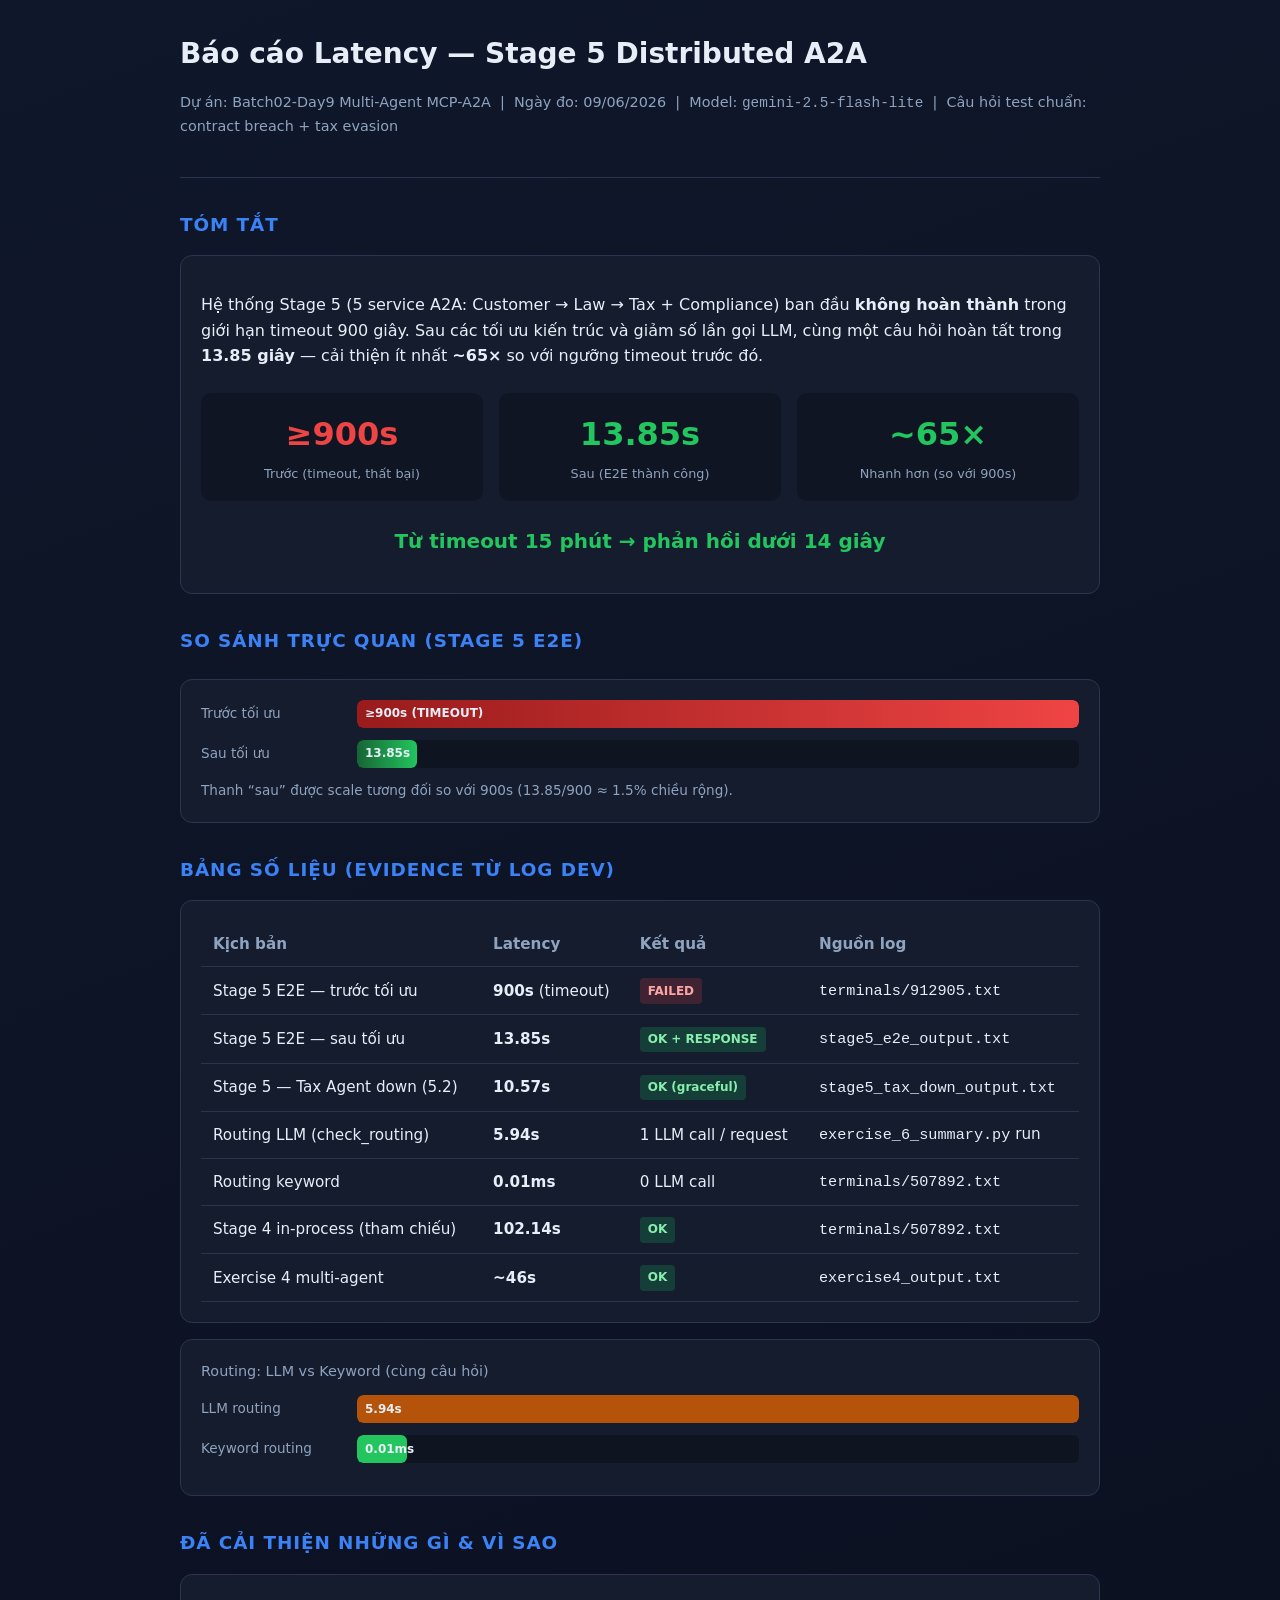
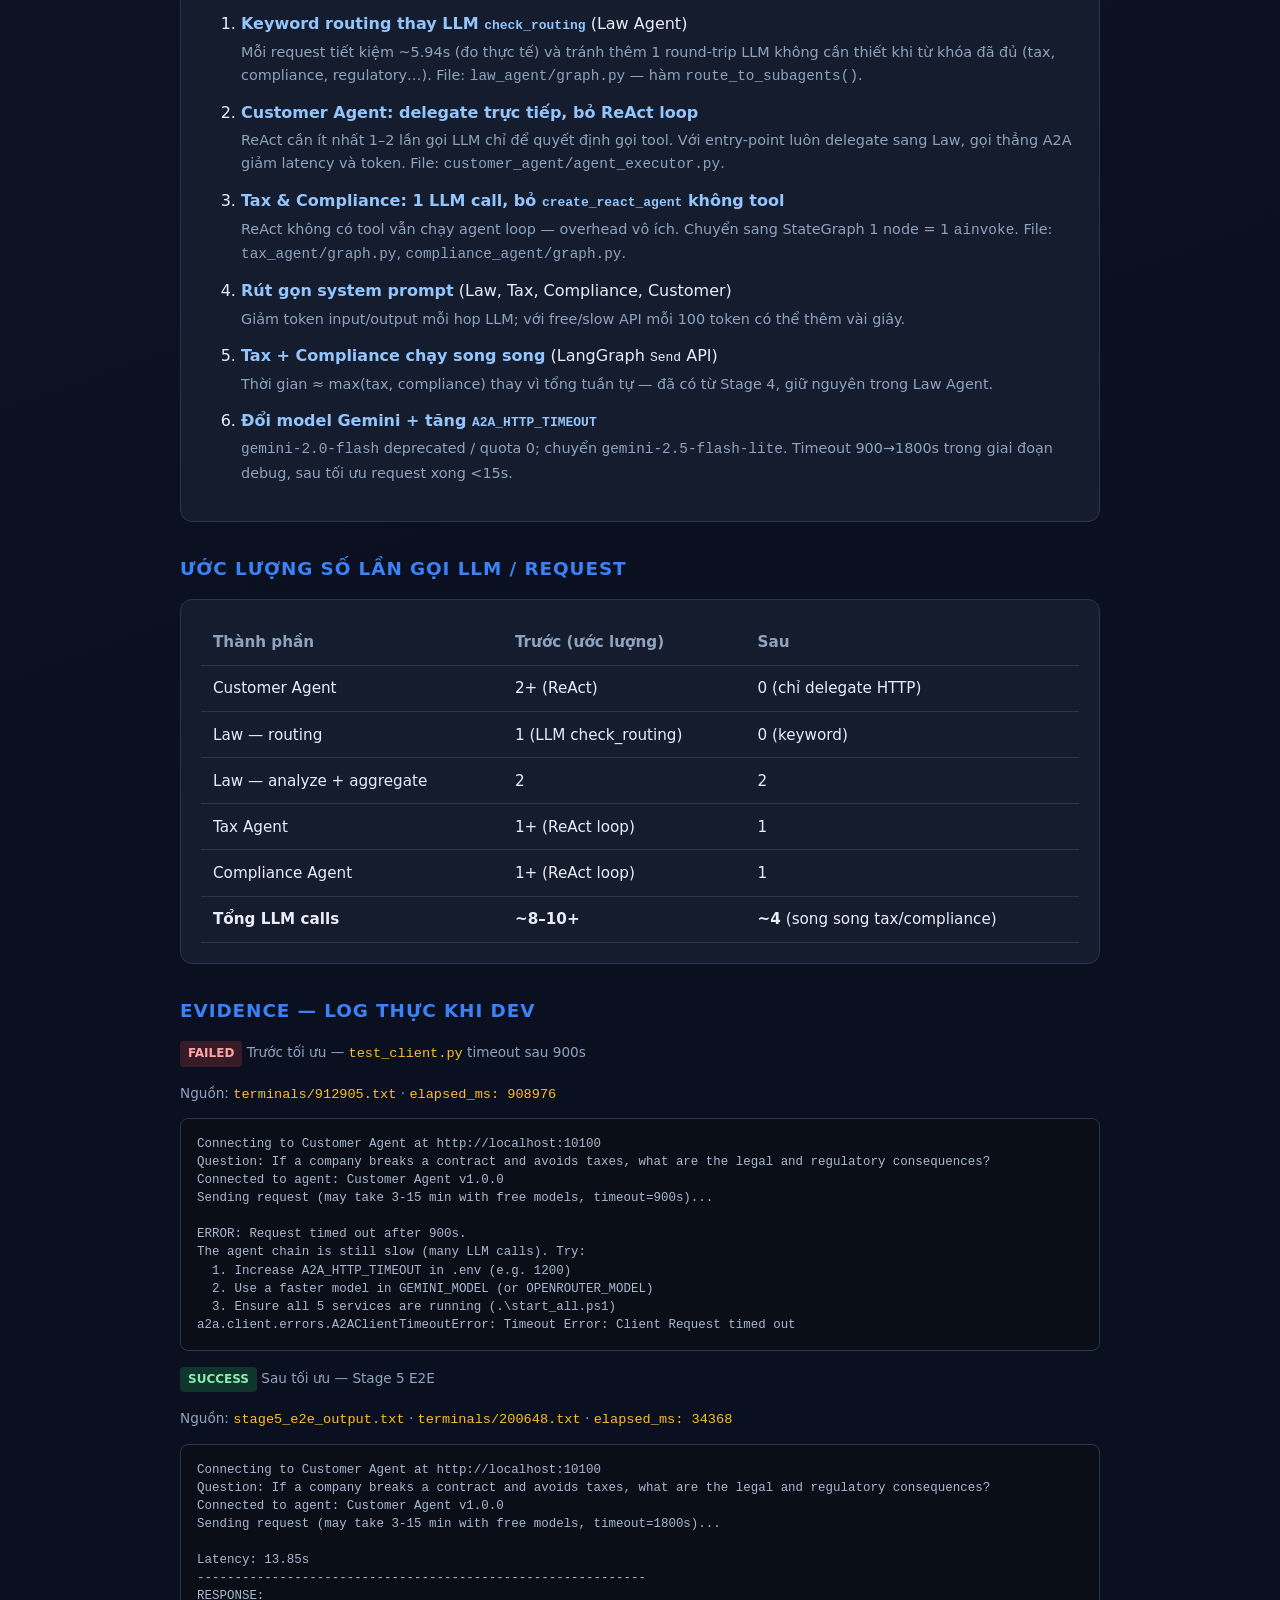
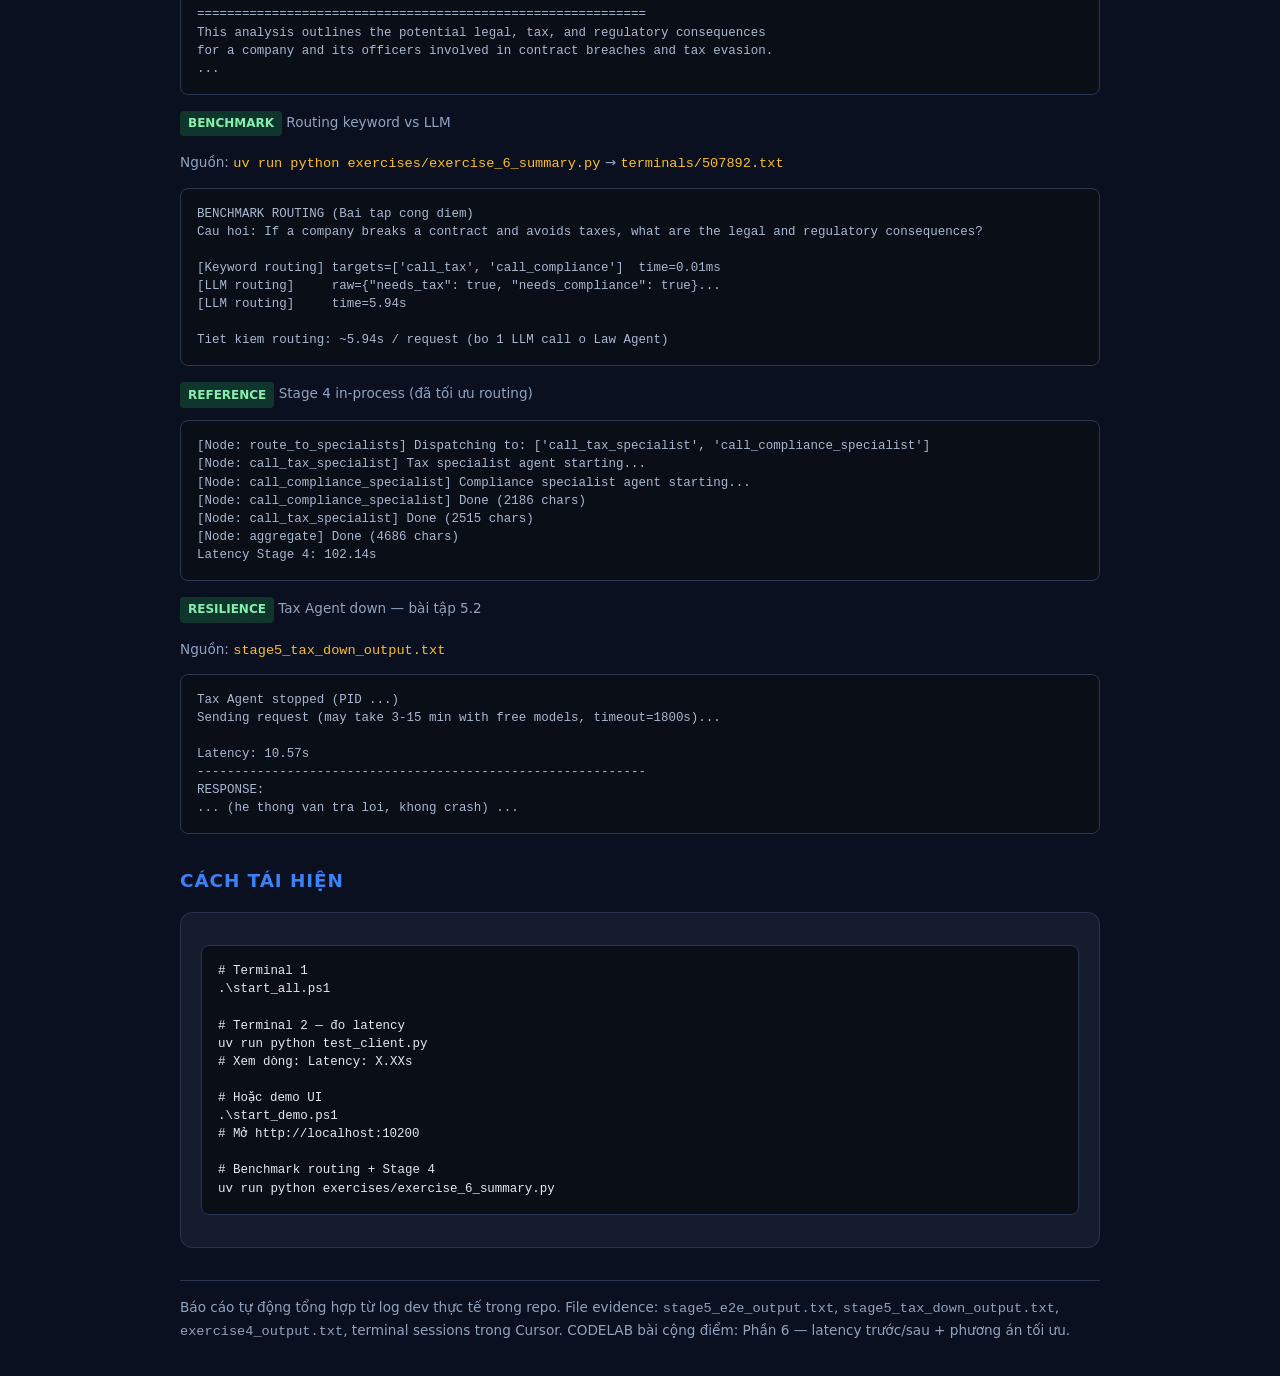
==== docs/latency_report.html @ 54062b87 "add project" ====
<!DOCTYPE html>
<html lang="vi">
<head>
  <meta charset="UTF-8" />
  <meta name="viewport" content="width=device-width, initial-scale=1.0" />
  <title>Báo cáo Latency — Legal Multi-Agent A2A</title>
  <style>
    :root {
      --bg: #0b1020;
      --card: #141c2e;
      --border: #2a3650;
      --text: #e8eef7;
      --muted: #8fa3bf;
      --before: #ef4444;
      --after: #22c55e;
      --accent: #3b82f6;
    }
    * { box-sizing: border-box; }
    body {
      margin: 0;
      font-family: "Segoe UI", system-ui, sans-serif;
      background: linear-gradient(160deg, #0f172a 0%, var(--bg) 50%);
      color: var(--text);
      line-height: 1.6;
    }
    .wrap { max-width: 960px; margin: 0 auto; padding: 2rem 1.25rem 3rem; }
    header { margin-bottom: 2rem; border-bottom: 1px solid var(--border); padding-bottom: 1.5rem; }
    h1 { margin: 0 0 0.5rem; font-size: 1.75rem; }
    .meta { color: var(--muted); font-size: 0.9rem; }
    h2 { font-size: 1.15rem; color: var(--accent); margin: 2rem 0 1rem; text-transform: uppercase; letter-spacing: 0.05em; }
    .card {
      background: var(--card);
      border: 1px solid var(--border);
      border-radius: 12px;
      padding: 1.25rem;
      margin-bottom: 1rem;
    }
    .summary-grid {
      display: grid;
      grid-template-columns: repeat(auto-fit, minmax(200px, 1fr));
      gap: 1rem;
      margin: 1.5rem 0;
    }
    .stat {
      text-align: center;
      padding: 1rem;
      border-radius: 10px;
      background: rgba(0,0,0,0.25);
    }
    .stat .value { font-size: 2rem; font-weight: 700; }
    .stat.before .value { color: var(--before); }
    .stat.after .value { color: var(--after); }
    .stat .label { font-size: 0.8rem; color: var(--muted); margin-top: 0.25rem; }
    table { width: 100%; border-collapse: collapse; font-size: 0.95rem; }
    th, td { padding: 0.65rem 0.75rem; text-align: left; border-bottom: 1px solid var(--border); }
    th { color: var(--muted); font-weight: 600; }
    .bar-chart { margin: 1.5rem 0; }
    .bar-row { display: flex; align-items: center; gap: 1rem; margin-bottom: 0.75rem; }
    .bar-label { width: 140px; font-size: 0.85rem; color: var(--muted); flex-shrink: 0; }
    .bar-track { flex: 1; height: 28px; background: rgba(0,0,0,0.3); border-radius: 6px; overflow: hidden; }
    .bar-fill {
      height: 100%;
      border-radius: 6px;
      display: flex;
      align-items: center;
      padding-left: 8px;
      font-size: 0.75rem;
      font-weight: 600;
      min-width: 48px;
    }
    .bar-fill.before { background: linear-gradient(90deg, #991b1b, var(--before)); width: 100%; }
    .bar-fill.after { background: linear-gradient(90deg, #166534, var(--after)); width: 1.54%; min-width: 60px; }
    .bar-fill.routing-llm { background: #b45309; width: 100%; }
    .bar-fill.routing-kw { background: var(--after); width: 0.2%; min-width: 50px; }
    ol.improvements li { margin-bottom: 0.75rem; }
    ol.improvements strong { color: #93c5fd; }
    .why { color: var(--muted); font-size: 0.9rem; margin-top: 0.25rem; }
    pre.evidence {
      background: #0a0e17;
      border: 1px solid var(--border);
      border-radius: 8px;
      padding: 1rem;
      overflow-x: auto;
      font-size: 0.78rem;
      line-height: 1.45;
      color: #a8b8d0;
      white-space: pre-wrap;
      word-break: break-word;
    }
    .evidence-title {
      font-size: 0.85rem;
      color: var(--muted);
      margin: 1rem 0 0.35rem;
    }
    .evidence-title code { color: #fbbf24; }
    .badge {
      display: inline-block;
      padding: 0.2rem 0.5rem;
      border-radius: 4px;
      font-size: 0.75rem;
      font-weight: 600;
    }
    .badge-fail { background: rgba(239,68,68,0.2); color: #fca5a5; }
    .badge-ok { background: rgba(34,197,94,0.2); color: #86efac; }
    footer { margin-top: 2rem; padding-top: 1rem; border-top: 1px solid var(--border); color: var(--muted); font-size: 0.85rem; }
    .improvement-pct {
      font-size: 1.25rem;
      font-weight: 700;
      color: var(--after);
      text-align: center;
      margin: 1rem 0;
    }
  </style>
</head>
<body>
  <div class="wrap">
    <header>
      <h1>Báo cáo Latency — Stage 5 Distributed A2A</h1>
      <p class="meta">
        Dự án: Batch02-Day9 Multi-Agent MCP-A2A &nbsp;|&nbsp;
        Ngày đo: 09/06/2026 &nbsp;|&nbsp;
        Model: <code>gemini-2.5-flash-lite</code> &nbsp;|&nbsp;
        Câu hỏi test chuẩn: contract breach + tax evasion
      </p>
    </header>

    <section>
      <h2>Tóm tắt</h2>
      <div class="card">
        <p>
          Hệ thống Stage 5 (5 service A2A: Customer → Law → Tax + Compliance) ban đầu
          <strong>không hoàn thành</strong> trong giới hạn timeout 900 giây. Sau các tối ưu kiến trúc và giảm số lần gọi LLM,
          cùng một câu hỏi hoàn tất trong <strong>13.85 giây</strong> — cải thiện ít nhất <strong>~65×</strong> so với ngưỡng timeout trước đó.
        </p>
        <div class="summary-grid">
          <div class="stat before">
            <div class="value">≥900s</div>
            <div class="label">Trước (timeout, thất bại)</div>
          </div>
          <div class="stat after">
            <div class="value">13.85s</div>
            <div class="label">Sau (E2E thành công)</div>
          </div>
          <div class="stat after">
            <div class="value">~65×</div>
            <div class="label">Nhanh hơn (so với 900s)</div>
          </div>
        </div>
        <p class="improvement-pct">Từ timeout 15 phút → phản hồi dưới 14 giây</p>
      </div>
    </section>

    <section>
      <h2>So sánh trực quan (Stage 5 E2E)</h2>
      <div class="card bar-chart">
        <div class="bar-row">
          <span class="bar-label">Trước tối ưu</span>
          <div class="bar-track">
            <div class="bar-fill before">≥900s (TIMEOUT)</div>
          </div>
        </div>
        <div class="bar-row">
          <span class="bar-label">Sau tối ưu</span>
          <div class="bar-track">
            <div class="bar-fill after">13.85s</div>
          </div>
        </div>
        <p style="font-size:0.85rem;color:var(--muted);margin:0.5rem 0 0;">
          Thanh “sau” được scale tương đối so với 900s (13.85/900 ≈ 1.5% chiều rộng).
        </p>
      </div>
    </section>

    <section>
      <h2>Bảng số liệu (evidence từ log dev)</h2>
      <div class="card">
        <table>
          <thead>
            <tr>
              <th>Kịch bản</th>
              <th>Latency</th>
              <th>Kết quả</th>
              <th>Nguồn log</th>
            </tr>
          </thead>
          <tbody>
            <tr>
              <td>Stage 5 E2E — trước tối ưu</td>
              <td><strong>900s</strong> (timeout)</td>
              <td><span class="badge badge-fail">FAILED</span></td>
              <td><code>terminals/912905.txt</code></td>
            </tr>
            <tr>
              <td>Stage 5 E2E — sau tối ưu</td>
              <td><strong>13.85s</strong></td>
              <td><span class="badge badge-ok">OK + RESPONSE</span></td>
              <td><code>stage5_e2e_output.txt</code></td>
            </tr>
            <tr>
              <td>Stage 5 — Tax Agent down (5.2)</td>
              <td><strong>10.57s</strong></td>
              <td><span class="badge badge-ok">OK (graceful)</span></td>
              <td><code>stage5_tax_down_output.txt</code></td>
            </tr>
            <tr>
              <td>Routing LLM (check_routing)</td>
              <td><strong>5.94s</strong></td>
              <td>1 LLM call / request</td>
              <td><code>exercise_6_summary.py</code> run</td>
            </tr>
            <tr>
              <td>Routing keyword</td>
              <td><strong>0.01ms</strong></td>
              <td>0 LLM call</td>
              <td><code>terminals/507892.txt</code></td>
            </tr>
            <tr>
              <td>Stage 4 in-process (tham chiếu)</td>
              <td><strong>102.14s</strong></td>
              <td><span class="badge badge-ok">OK</span></td>
              <td><code>terminals/507892.txt</code></td>
            </tr>
            <tr>
              <td>Exercise 4 multi-agent</td>
              <td><strong>~46s</strong></td>
              <td><span class="badge badge-ok">OK</span></td>
              <td><code>exercise4_output.txt</code></td>
            </tr>
          </tbody>
        </table>
      </div>

      <div class="card bar-chart" style="margin-top:1rem;">
        <p style="margin:0 0 0.75rem;font-size:0.9rem;color:var(--muted);">Routing: LLM vs Keyword (cùng câu hỏi)</p>
        <div class="bar-row">
          <span class="bar-label">LLM routing</span>
          <div class="bar-track"><div class="bar-fill routing-llm">5.94s</div></div>
        </div>
        <div class="bar-row">
          <span class="bar-label">Keyword routing</span>
          <div class="bar-track"><div class="bar-fill routing-kw">0.01ms</div></div>
        </div>
      </div>
    </section>

    <section>
      <h2>Đã cải thiện những gì &amp; vì sao</h2>
      <div class="card">
        <ol class="improvements">
          <li>
            <strong>Keyword routing thay LLM <code>check_routing</code></strong> (Law Agent)
            <div class="why">
              Mỗi request tiết kiệm ~5.94s (đo thực tế) và tránh thêm 1 round-trip LLM không cần thiết khi từ khóa đã đủ (tax, compliance, regulatory…).
              File: <code>law_agent/graph.py</code> — hàm <code>route_to_subagents()</code>.
            </div>
          </li>
          <li>
            <strong>Customer Agent: delegate trực tiếp, bỏ ReAct loop</strong>
            <div class="why">
              ReAct cần ít nhất 1–2 lần gọi LLM chỉ để quyết định gọi tool. Với entry-point luôn delegate sang Law, gọi thẳng A2A giảm latency và token.
              File: <code>customer_agent/agent_executor.py</code>.
            </div>
          </li>
          <li>
            <strong>Tax &amp; Compliance: 1 LLM call, bỏ <code>create_react_agent</code> không tool</strong>
            <div class="why">
              ReAct không có tool vẫn chạy agent loop — overhead vô ích. Chuyển sang StateGraph 1 node = 1 <code>ainvoke</code>.
              File: <code>tax_agent/graph.py</code>, <code>compliance_agent/graph.py</code>.
            </div>
          </li>
          <li>
            <strong>Rút gọn system prompt</strong> (Law, Tax, Compliance, Customer)
            <div class="why">
              Giảm token input/output mỗi hop LLM; với free/slow API mỗi 100 token có thể thêm vài giây.
            </div>
          </li>
          <li>
            <strong>Tax + Compliance chạy song song</strong> (LangGraph <code>Send</code> API)
            <div class="why">
              Thời gian ≈ max(tax, compliance) thay vì tổng tuần tự — đã có từ Stage 4, giữ nguyên trong Law Agent.
            </div>
          </li>
          <li>
            <strong>Đổi model Gemini + tăng <code>A2A_HTTP_TIMEOUT</code></strong>
            <div class="why">
              <code>gemini-2.0-flash</code> deprecated / quota 0; chuyển <code>gemini-2.5-flash-lite</code>. Timeout 900→1800s trong giai đoạn debug, sau tối ưu request xong &lt;15s.
            </div>
          </li>
        </ol>
      </div>
    </section>

    <section>
      <h2>Ước lượng số lần gọi LLM / request</h2>
      <div class="card">
        <table>
          <thead>
            <tr><th>Thành phần</th><th>Trước (ước lượng)</th><th>Sau</th></tr>
          </thead>
          <tbody>
            <tr><td>Customer Agent</td><td>2+ (ReAct)</td><td>0 (chỉ delegate HTTP)</td></tr>
            <tr><td>Law — routing</td><td>1 (LLM check_routing)</td><td>0 (keyword)</td></tr>
            <tr><td>Law — analyze + aggregate</td><td>2</td><td>2</td></tr>
            <tr><td>Tax Agent</td><td>1+ (ReAct loop)</td><td>1</td></tr>
            <tr><td>Compliance Agent</td><td>1+ (ReAct loop)</td><td>1</td></tr>
            <tr><td><strong>Tổng LLM calls</strong></td><td><strong>~8–10+</strong></td><td><strong>~4</strong> (song song tax/compliance)</td></tr>
          </tbody>
        </table>
      </div>
    </section>

    <section>
      <h2>Evidence — log thực khi dev</h2>

      <p class="evidence-title"><span class="badge badge-fail">FAILED</span> Trước tối ưu — <code>test_client.py</code> timeout sau 900s</p>
      <p class="evidence-title">Nguồn: <code>terminals/912905.txt</code> · <code>elapsed_ms: 908976</code></p>
      <pre class="evidence">Connecting to Customer Agent at http://localhost:10100
Question: If a company breaks a contract and avoids taxes, what are the legal and regulatory consequences?
Connected to agent: Customer Agent v1.0.0
Sending request (may take 3-15 min with free models, timeout=900s)...

ERROR: Request timed out after 900s.
The agent chain is still slow (many LLM calls). Try:
  1. Increase A2A_HTTP_TIMEOUT in .env (e.g. 1200)
  2. Use a faster model in GEMINI_MODEL (or OPENROUTER_MODEL)
  3. Ensure all 5 services are running (.\start_all.ps1)
a2a.client.errors.A2AClientTimeoutError: Timeout Error: Client Request timed out</pre>

      <p class="evidence-title"><span class="badge badge-ok">SUCCESS</span> Sau tối ưu — Stage 5 E2E</p>
      <p class="evidence-title">Nguồn: <code>stage5_e2e_output.txt</code> · <code>terminals/200648.txt</code> · <code>elapsed_ms: 34368</code></p>
      <pre class="evidence">Connecting to Customer Agent at http://localhost:10100
Question: If a company breaks a contract and avoids taxes, what are the legal and regulatory consequences?
Connected to agent: Customer Agent v1.0.0
Sending request (may take 3-15 min with free models, timeout=1800s)...

Latency: 13.85s
------------------------------------------------------------
RESPONSE:
============================================================
This analysis outlines the potential legal, tax, and regulatory consequences
for a company and its officers involved in contract breaches and tax evasion.
...</pre>

      <p class="evidence-title"><span class="badge badge-ok">BENCHMARK</span> Routing keyword vs LLM</p>
      <p class="evidence-title">Nguồn: <code>uv run python exercises/exercise_6_summary.py</code> → <code>terminals/507892.txt</code></p>
      <pre class="evidence">BENCHMARK ROUTING (Bai tap cong diem)
Cau hoi: If a company breaks a contract and avoids taxes, what are the legal and regulatory consequences?

[Keyword routing] targets=['call_tax', 'call_compliance']  time=0.01ms
[LLM routing]     raw={"needs_tax": true, "needs_compliance": true}...
[LLM routing]     time=5.94s

Tiet kiem routing: ~5.94s / request (bo 1 LLM call o Law Agent)</pre>

      <p class="evidence-title"><span class="badge badge-ok">REFERENCE</span> Stage 4 in-process (đã tối ưu routing)</p>
      <pre class="evidence">[Node: route_to_specialists] Dispatching to: ['call_tax_specialist', 'call_compliance_specialist']
[Node: call_tax_specialist] Tax specialist agent starting...
[Node: call_compliance_specialist] Compliance specialist agent starting...
[Node: call_compliance_specialist] Done (2186 chars)
[Node: call_tax_specialist] Done (2515 chars)
[Node: aggregate] Done (4686 chars)
Latency Stage 4: 102.14s</pre>

      <p class="evidence-title"><span class="badge badge-ok">RESILIENCE</span> Tax Agent down — bài tập 5.2</p>
      <p class="evidence-title">Nguồn: <code>stage5_tax_down_output.txt</code></p>
      <pre class="evidence">Tax Agent stopped (PID ...)
Sending request (may take 3-15 min with free models, timeout=1800s)...

Latency: 10.57s
------------------------------------------------------------
RESPONSE:
... (he thong van tra loi, khong crash) ...</pre>
    </section>

    <section>
      <h2>Cách tái hiện</h2>
      <div class="card">
        <pre class="evidence" style="color:#e2e8f0;"># Terminal 1
.\start_all.ps1

# Terminal 2 — đo latency
uv run python test_client.py
# Xem dòng: Latency: X.XXs

# Hoặc demo UI
.\start_demo.ps1
# Mở http://localhost:10200

# Benchmark routing + Stage 4
uv run python exercises/exercise_6_summary.py</pre>
      </div>
    </section>

    <footer>
      Báo cáo tự động tổng hợp từ log dev thực tế trong repo.
      File evidence: <code>stage5_e2e_output.txt</code>, <code>stage5_tax_down_output.txt</code>,
      <code>exercise4_output.txt</code>, terminal sessions trong Cursor.
      CODELAB bài cộng điểm: Phần 6 — latency trước/sau + phương án tối ưu.
    </footer>
  </div>
</body>
</html>
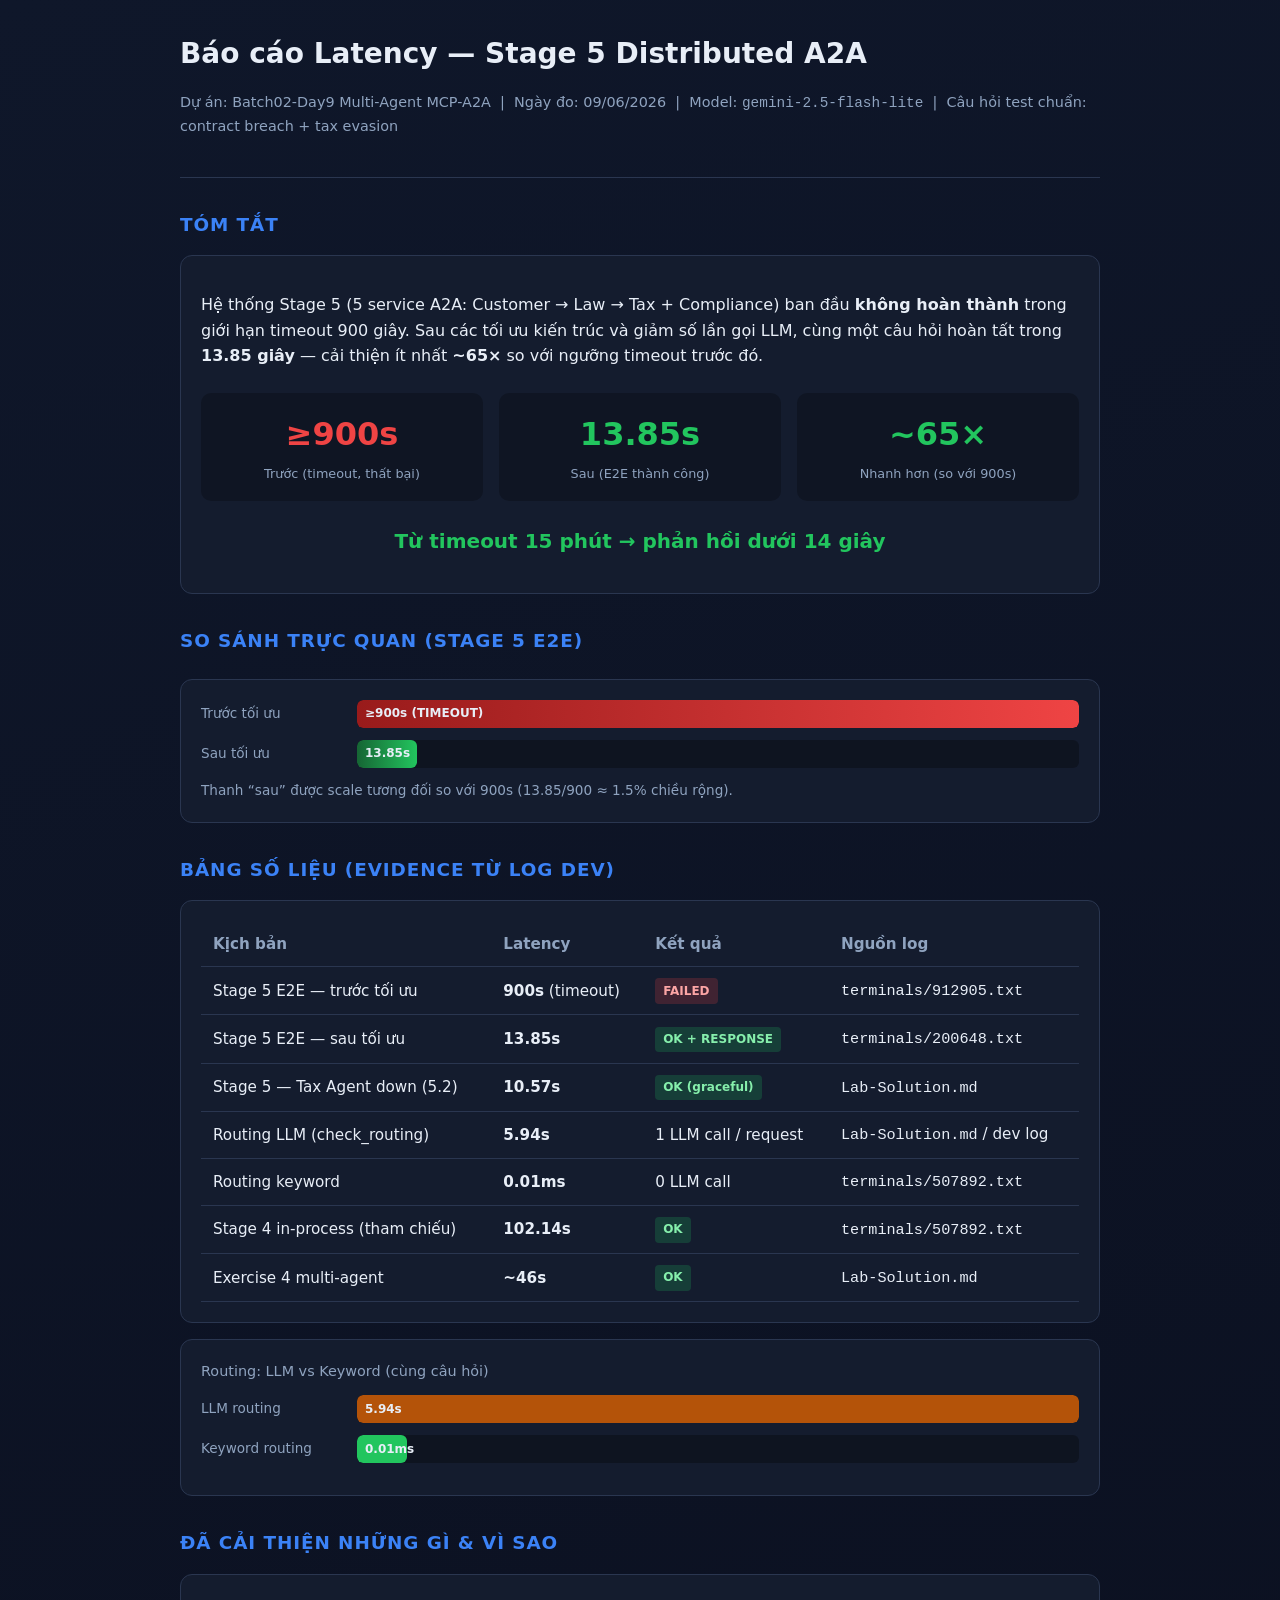
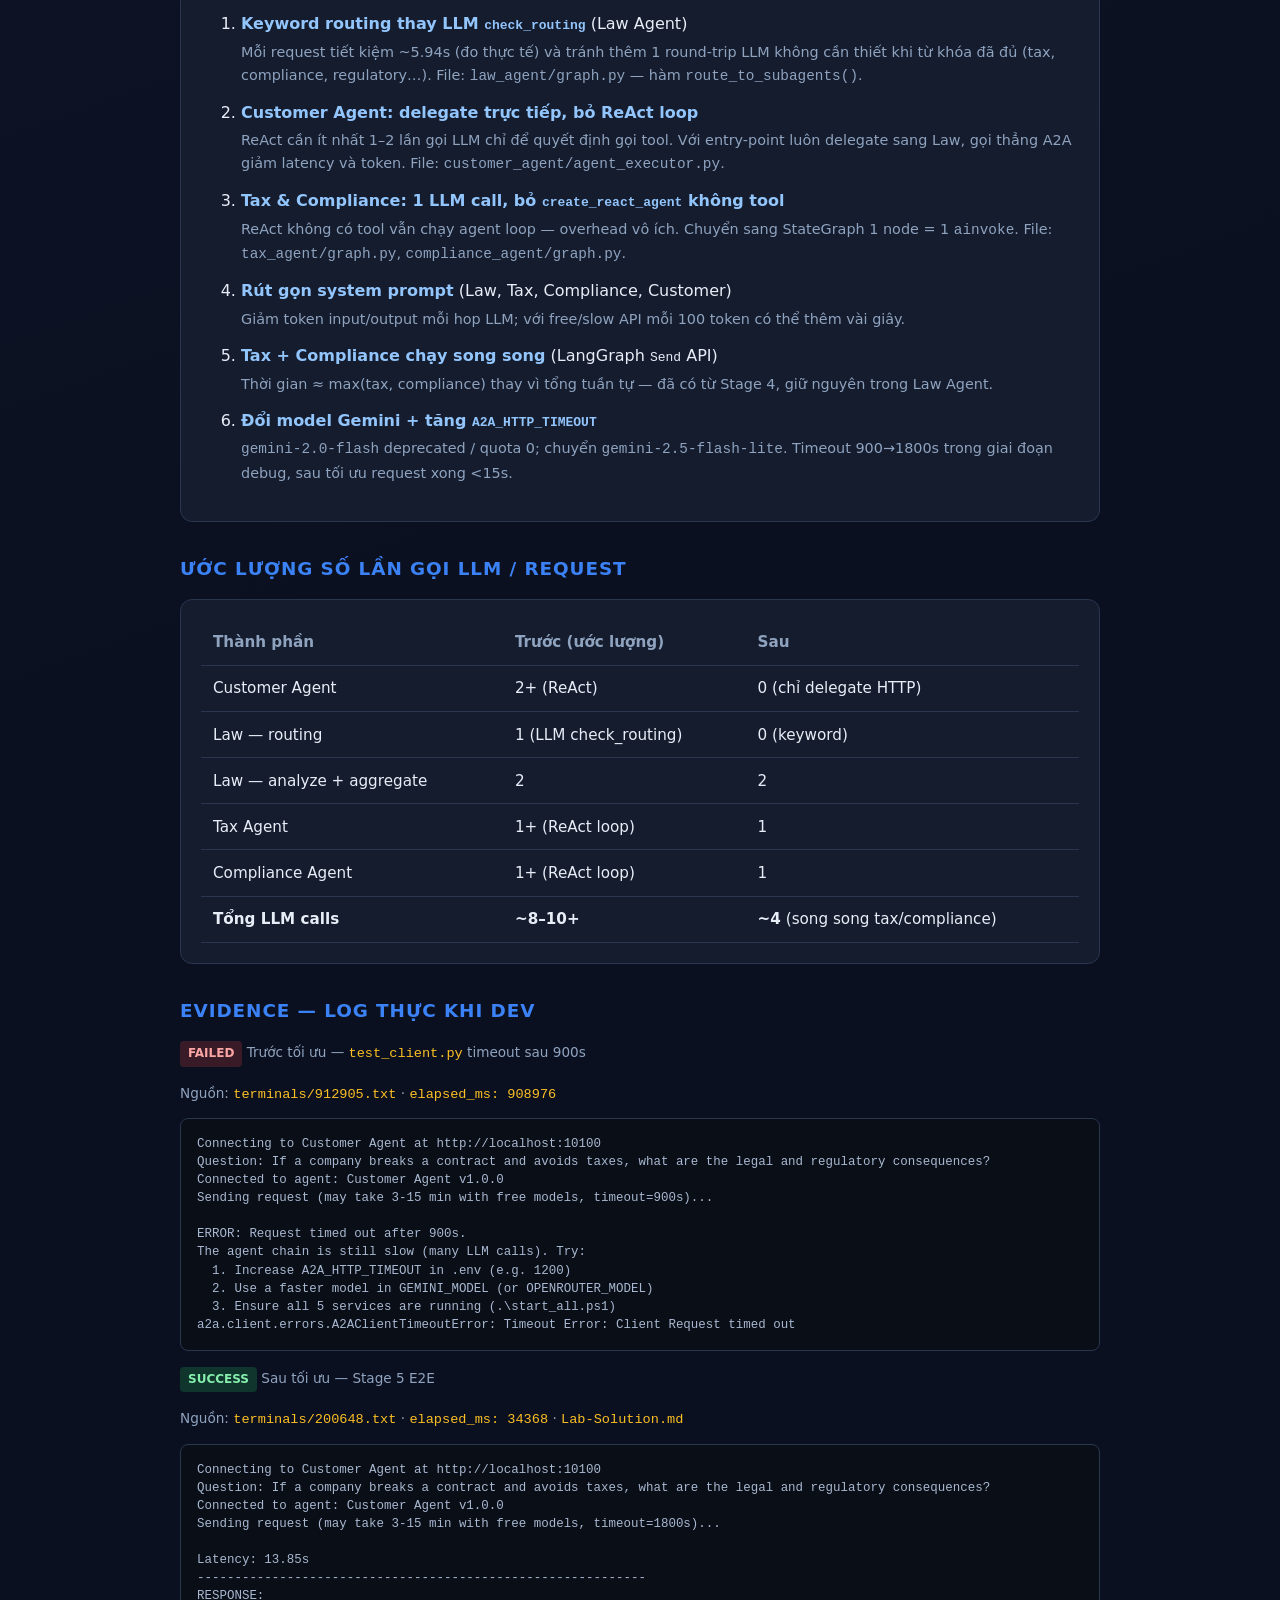
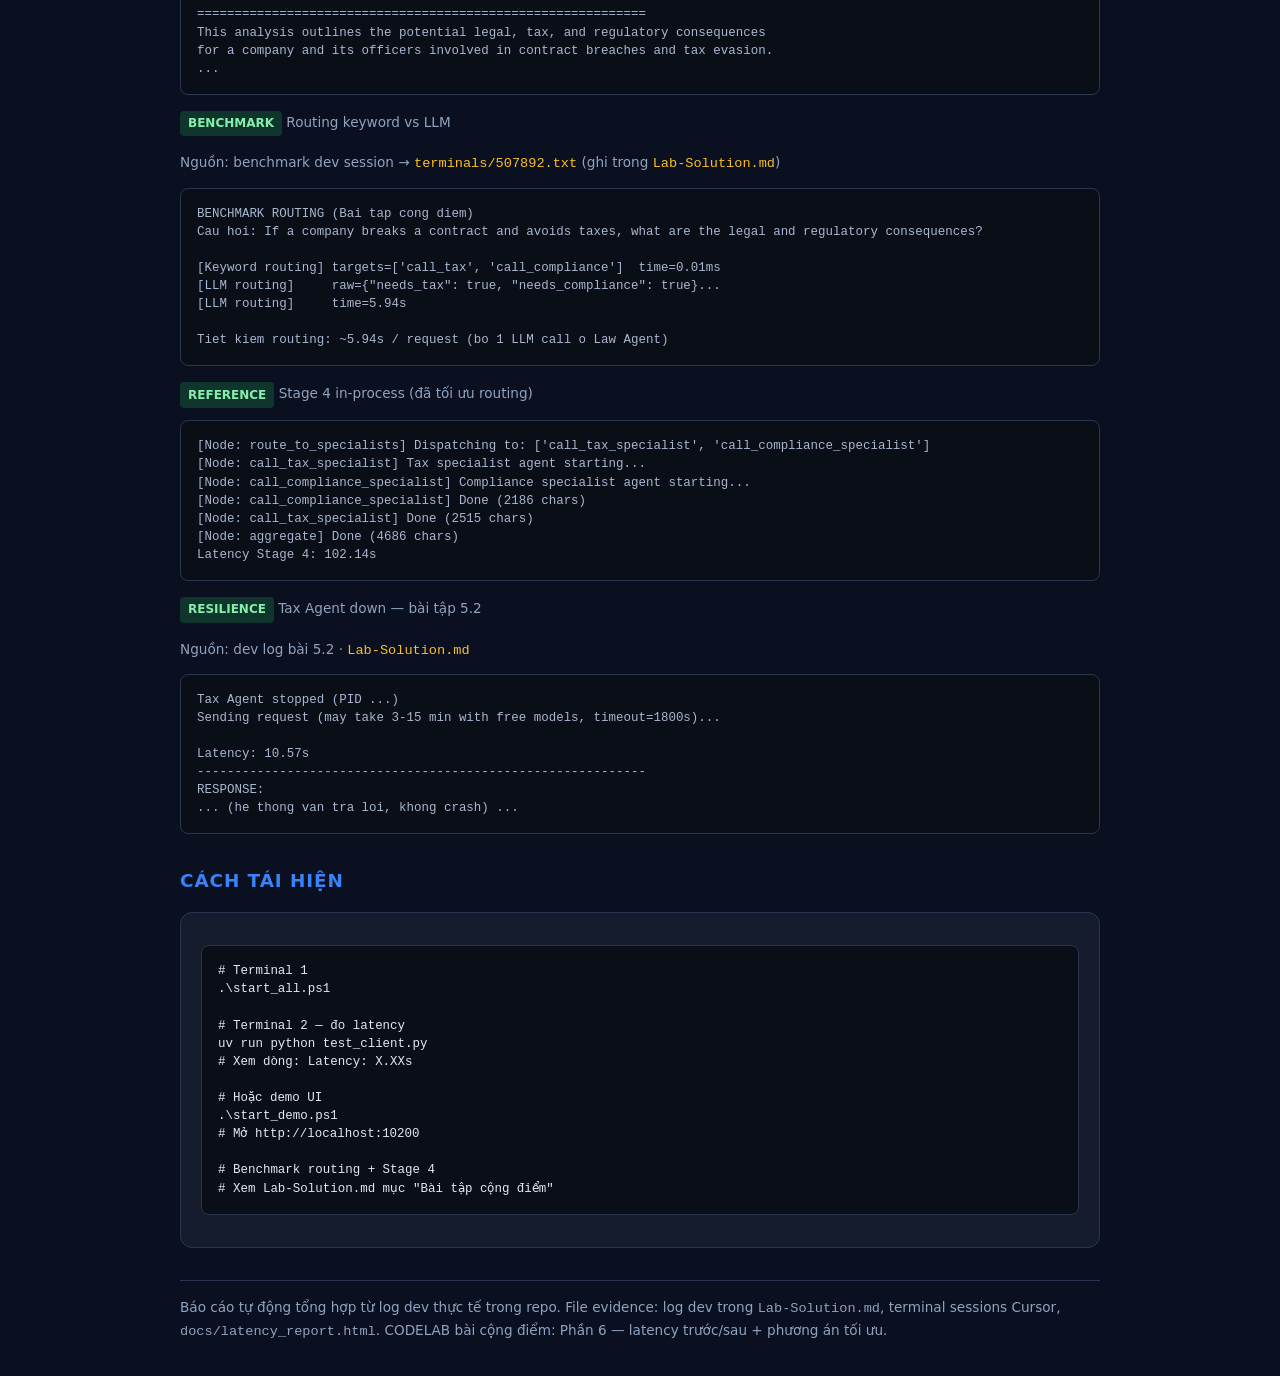
==== commit bb42e00e: "update" ====
--- a/docs/latency_report.html
+++ b/docs/latency_report.html
@@ -194,19 +194,19 @@
               <td>Stage 5 E2E — sau tối ưu</td>
               <td><strong>13.85s</strong></td>
               <td><span class="badge badge-ok">OK + RESPONSE</span></td>
-              <td><code>stage5_e2e_output.txt</code></td>
+              <td><code>terminals/200648.txt</code></td>
             </tr>
             <tr>
               <td>Stage 5 — Tax Agent down (5.2)</td>
               <td><strong>10.57s</strong></td>
               <td><span class="badge badge-ok">OK (graceful)</span></td>
-              <td><code>stage5_tax_down_output.txt</code></td>
+              <td><code>Lab-Solution.md</code></td>
             </tr>
             <tr>
               <td>Routing LLM (check_routing)</td>
               <td><strong>5.94s</strong></td>
               <td>1 LLM call / request</td>
-              <td><code>exercise_6_summary.py</code> run</td>
+              <td><code>Lab-Solution.md</code> / dev log</td>
             </tr>
             <tr>
               <td>Routing keyword</td>
@@ -224,7 +224,7 @@
               <td>Exercise 4 multi-agent</td>
               <td><strong>~46s</strong></td>
               <td><span class="badge badge-ok">OK</span></td>
-              <td><code>exercise4_output.txt</code></td>
+              <td><code>Lab-Solution.md</code></td>
             </tr>
           </tbody>
         </table>
@@ -327,7 +327,7 @@
 a2a.client.errors.A2AClientTimeoutError: Timeout Error: Client Request timed out</pre>
 
       <p class="evidence-title"><span class="badge badge-ok">SUCCESS</span> Sau tối ưu — Stage 5 E2E</p>
-      <p class="evidence-title">Nguồn: <code>stage5_e2e_output.txt</code> · <code>terminals/200648.txt</code> · <code>elapsed_ms: 34368</code></p>
+      <p class="evidence-title">Nguồn: <code>terminals/200648.txt</code> · <code>elapsed_ms: 34368</code> · <code>Lab-Solution.md</code></p>
       <pre class="evidence">Connecting to Customer Agent at http://localhost:10100
 Question: If a company breaks a contract and avoids taxes, what are the legal and regulatory consequences?
 Connected to agent: Customer Agent v1.0.0
@@ -342,7 +342,7 @@
 ...</pre>
 
       <p class="evidence-title"><span class="badge badge-ok">BENCHMARK</span> Routing keyword vs LLM</p>
-      <p class="evidence-title">Nguồn: <code>uv run python exercises/exercise_6_summary.py</code> → <code>terminals/507892.txt</code></p>
+      <p class="evidence-title">Nguồn: benchmark dev session → <code>terminals/507892.txt</code> (ghi trong <code>Lab-Solution.md</code>)</p>
       <pre class="evidence">BENCHMARK ROUTING (Bai tap cong diem)
 Cau hoi: If a company breaks a contract and avoids taxes, what are the legal and regulatory consequences?
 
@@ -362,7 +362,7 @@
 Latency Stage 4: 102.14s</pre>
 
       <p class="evidence-title"><span class="badge badge-ok">RESILIENCE</span> Tax Agent down — bài tập 5.2</p>
-      <p class="evidence-title">Nguồn: <code>stage5_tax_down_output.txt</code></p>
+      <p class="evidence-title">Nguồn: dev log bài 5.2 · <code>Lab-Solution.md</code></p>
       <pre class="evidence">Tax Agent stopped (PID ...)
 Sending request (may take 3-15 min with free models, timeout=1800s)...
 
@@ -387,14 +387,13 @@
 # Mở http://localhost:10200
 
 # Benchmark routing + Stage 4
-uv run python exercises/exercise_6_summary.py</pre>
+# Xem Lab-Solution.md mục "Bài tập cộng điểm"</pre>
       </div>
     </section>
 
     <footer>
       Báo cáo tự động tổng hợp từ log dev thực tế trong repo.
-      File evidence: <code>stage5_e2e_output.txt</code>, <code>stage5_tax_down_output.txt</code>,
-      <code>exercise4_output.txt</code>, terminal sessions trong Cursor.
+      File evidence: log dev trong <code>Lab-Solution.md</code>, terminal sessions Cursor, <code>docs/latency_report.html</code>.
       CODELAB bài cộng điểm: Phần 6 — latency trước/sau + phương án tối ưu.
     </footer>
   </div>
